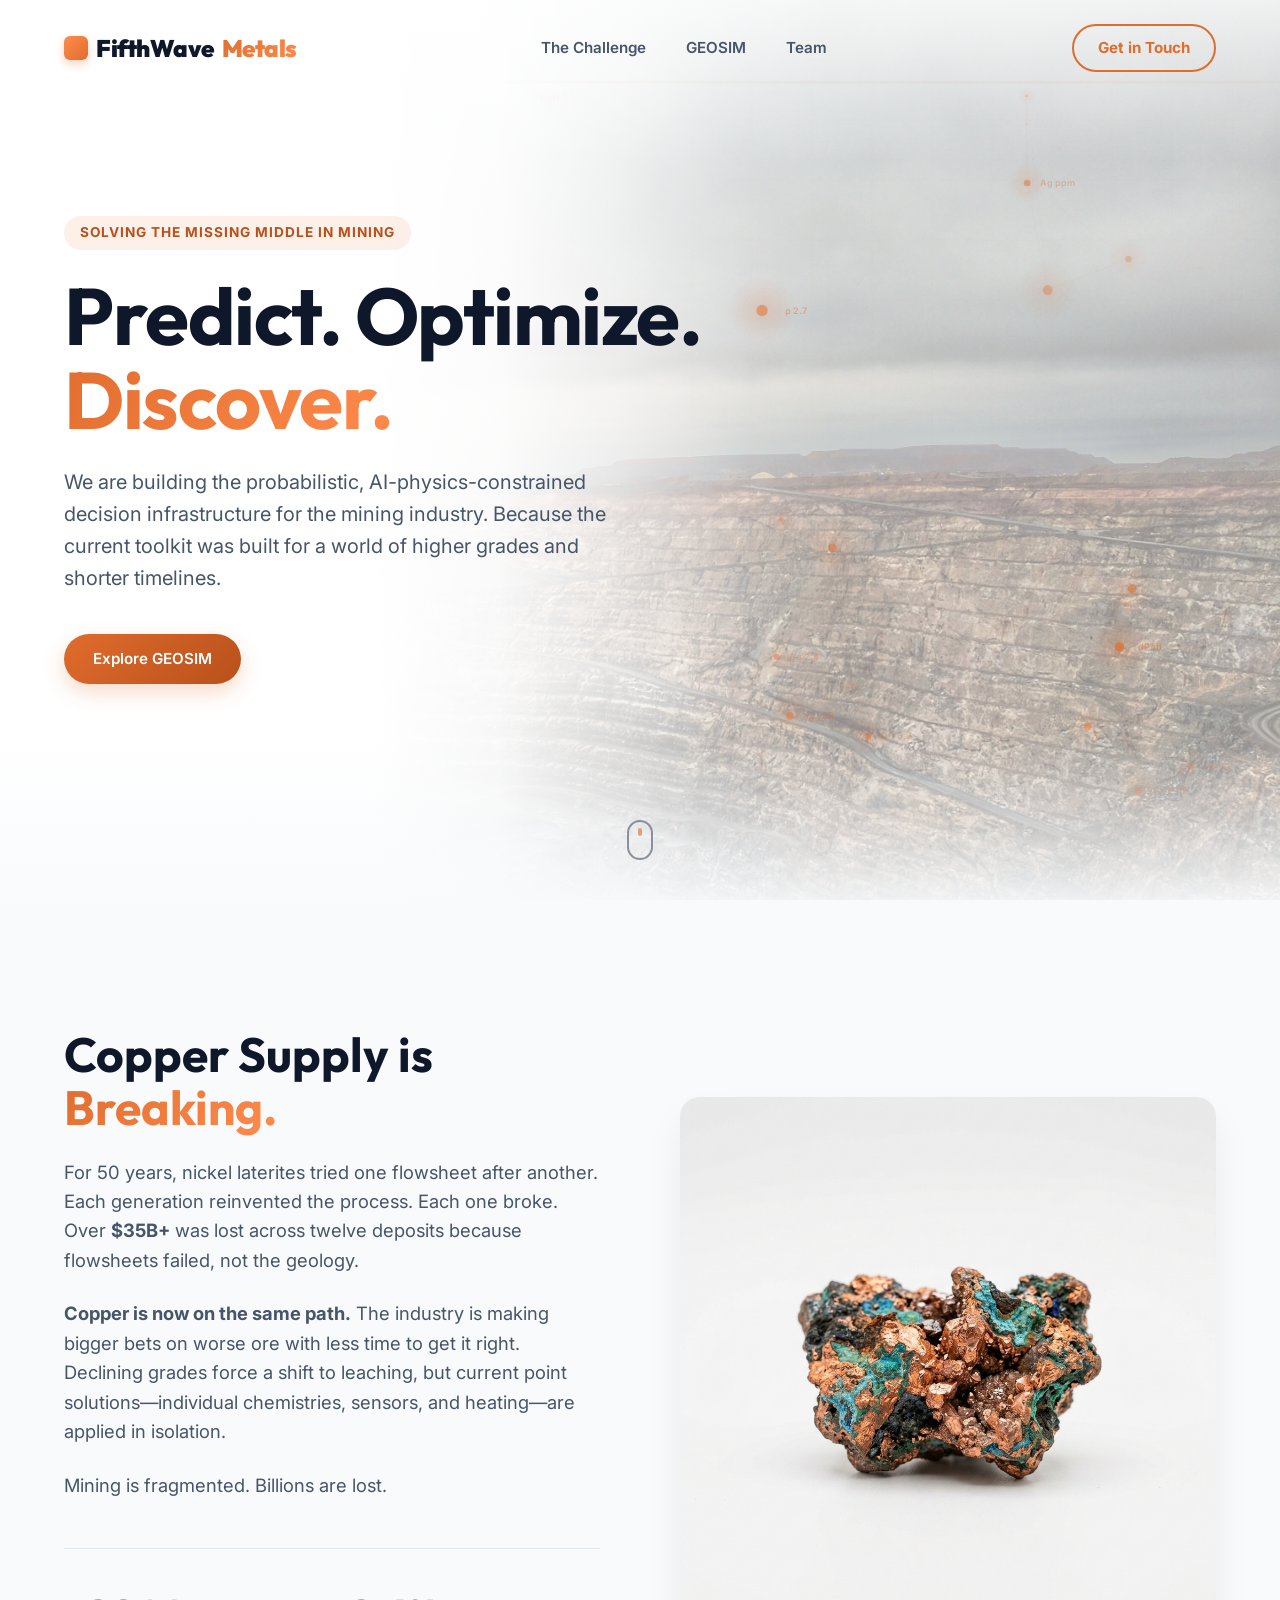
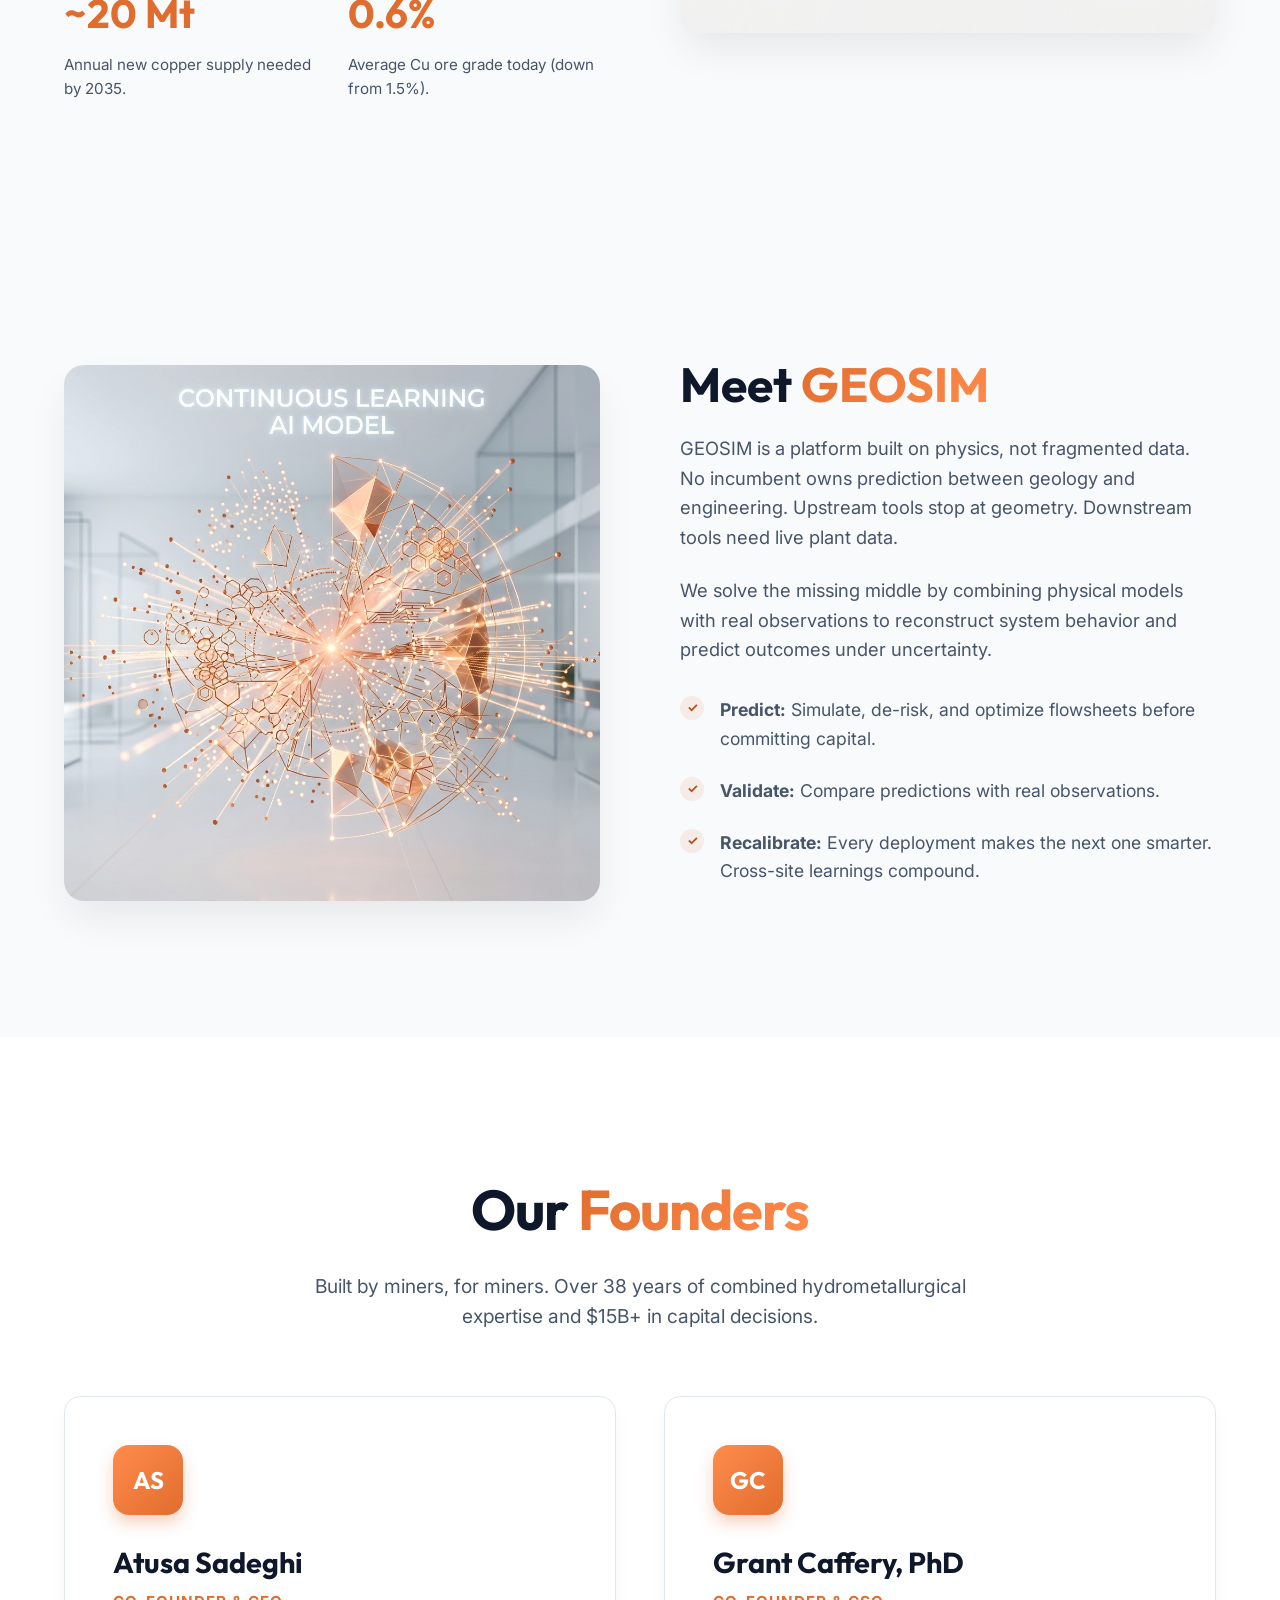
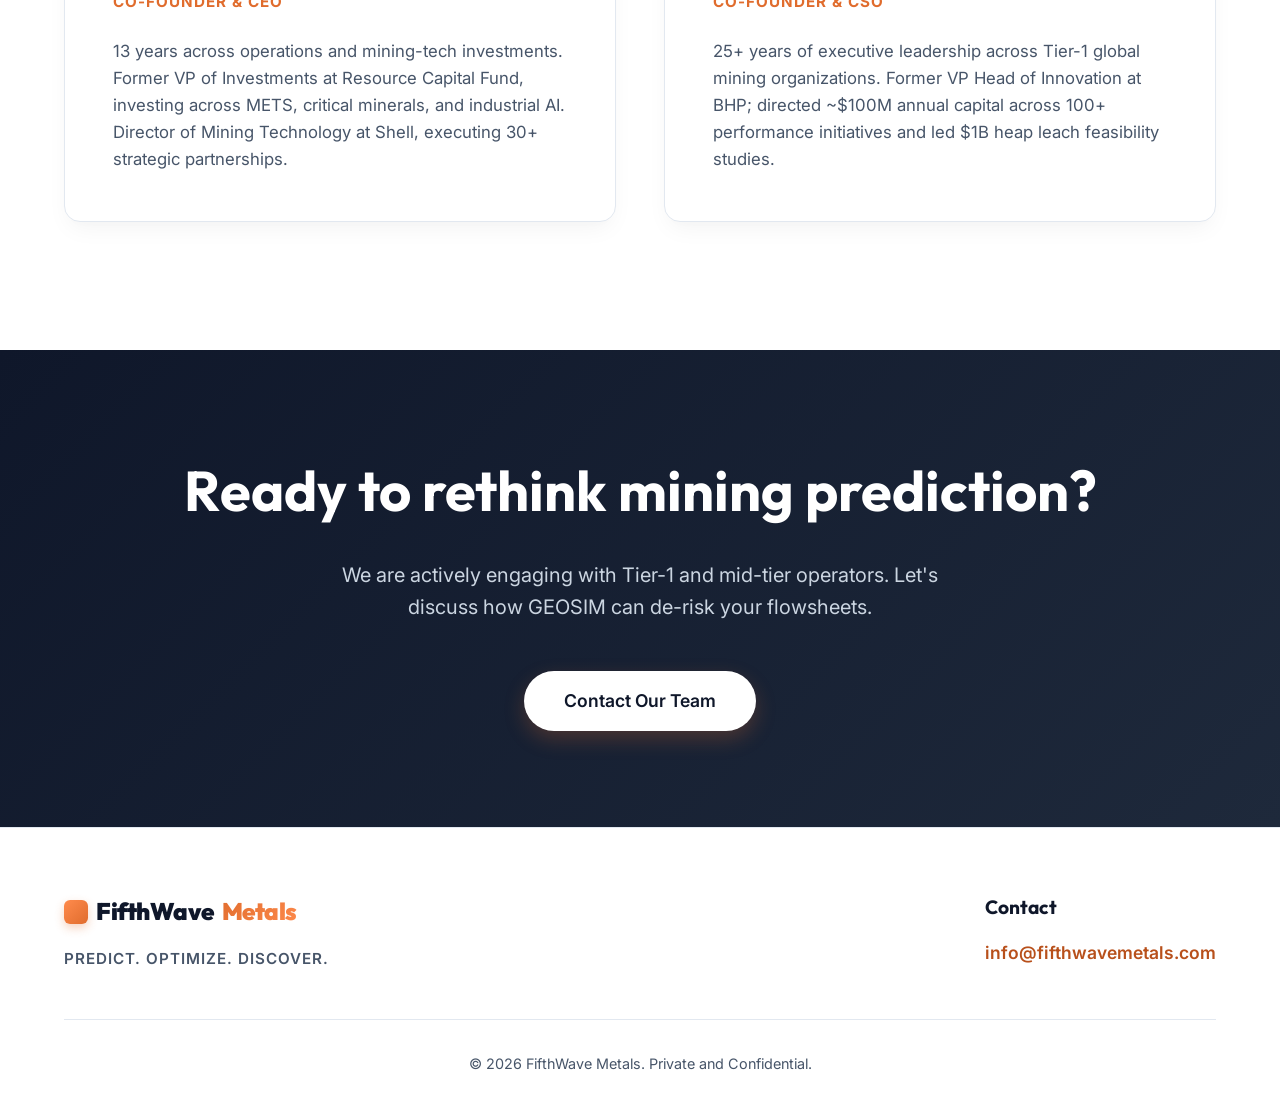
==== index.html @ f50d9fe9 "Initial commit of Fifthwave Metals website" ====
<!DOCTYPE html>
<html lang="en">
<head>
    <meta charset="UTF-8">
    <meta name="viewport" content="width=device-width, initial-scale=1.0">
    <title>FifthWave Metals | Predict. Optimize. Discover.</title>
    <meta name="description" content="FifthWave Metals provides a probabilistic, AI-physics-constrained, continuously learning infrastructure for the mining industry.">
    <link rel="preconnect" href="https://fonts.googleapis.com">
    <link rel="preconnect" href="https://fonts.gstatic.com" crossorigin>
    <link href="https://fonts.googleapis.com/css2?family=Inter:wght@300;400;500;600;800&family=Outfit:wght@300;400;700;900&display=swap" rel="stylesheet">
    <link rel="stylesheet" href="styles.css">
</head>
<body>
    <nav class="navbar">
        <div class="logo">
            <span class="logo-icon"></span>
            FifthWave <span class="highlight">Metals</span>
        </div>
        <ul class="nav-links">
            <li><a href="#problem">The Challenge</a></li>
            <li><a href="#solution">GEOSIM</a></li>
            <li><a href="#team">Team</a></li>
        </ul>
        <a href="#contact" class="cta-button nav-cta">Get in Touch</a>
    </nav>

    <header class="hero">
        <!-- Layer 1: Mine site photograph -->
        <div class="hero-photo"></div>
        <!-- Layer 2: Warm color tint to unify photo with palette -->
        <div class="hero-tint"></div>
        <!-- Layer 3: Animated tech/automation canvas overlay -->
        <canvas class="hero-canvas" id="heroCanvas"></canvas>
        <!-- Layer 4: Left fade for text readability -->
        <div class="hero-fade"></div>
        <!-- Content -->
        <div class="hero-content">
            <span class="hero-label fade-in-up">SOLVING THE MISSING MIDDLE IN MINING</span>
            <h1 class="fade-in-up delay-1">Predict. Optimize. <span class="highlight">Discover.</span></h1>
            <p class="fade-in-up delay-2">We are building the probabilistic, AI-physics-constrained decision infrastructure for the mining industry. Because the current toolkit was built for a world of higher grades and shorter timelines.</p>
            <div class="hero-actions fade-in-up delay-2">
                <a href="#solution" class="cta-button primary">Explore GEOSIM</a>
            </div>
        </div>
        <div class="scroll-indicator">
            <div class="mouse"></div>
        </div>
    </header>

    <section id="problem" class="section">
        <div class="container split-section">
            <div class="text-content fade-in-left">
                <h2>Copper Supply is <span class="highlight">Breaking.</span></h2>
                <p>For 50 years, nickel laterites tried one flowsheet after another. Each generation reinvented the process. Each one broke. Over <strong>$35B+</strong> was lost across twelve deposits because flowsheets failed, not the geology.</p>
                <p><strong>Copper is now on the same path.</strong> The industry is making bigger bets on worse ore with less time to get it right. Declining grades force a shift to leaching, but current point solutions—individual chemistries, sensors, and heating—are applied in isolation.</p>
                <p>Mining is fragmented. Billions are lost.</p>
                
                <div class="stats">
                    <div class="stat-item">
                        <h4>~20 Mt</h4>
                        <p>Annual new copper supply needed by 2035.</p>
                    </div>
                    <div class="stat-item">
                        <h4>0.6%</h4>
                        <p>Average Cu ore grade today (down from 1.5%).</p>
                    </div>
                </div>
            </div>
            <div class="image-content fade-in-right">
                <img src="assets/copper_mining.png" alt="High quality macro shot of copper ore extraction">
            </div>
        </div>
    </section>

    <section id="solution" class="section bg-white">
        <div class="container split-section">
            <div class="image-content fade-in-left">
                <img src="assets/solution_network.png" alt="3D abstract visualization of GEOSIM continuous learning AI model">
            </div>
            <div class="text-content fade-in-right">
                <h2>Meet <span class="highlight">GEOSIM</span></h2>
                <p>GEOSIM is a platform built on physics, not fragmented data. No incumbent owns prediction between geology and engineering. Upstream tools stop at geometry. Downstream tools need live plant data.</p>
                <p>We solve the missing middle by combining physical models with real observations to reconstruct system behavior and predict outcomes under uncertainty.</p>
                
                <ul class="feature-list">
                    <li><strong>Predict:</strong> Simulate, de-risk, and optimize flowsheets before committing capital.</li>
                    <li><strong>Validate:</strong> Compare predictions with real observations.</li>
                    <li><strong>Recalibrate:</strong> Every deployment makes the next one smarter. Cross-site learnings compound.</li>
                </ul>
            </div>
        </div>
    </section>

    <section id="team" class="section team-section">
        <div class="container">
            <div class="section-header fade-in">
                <h2>Our <span class="highlight">Founders</span></h2>
                <p>Built by miners, for miners. Over 38 years of combined hydrometallurgical expertise and $15B+ in capital decisions.</p>
            </div>

            <div class="team-grid">
                <div class="team-member glass fade-in-up">
                    <div class="member-avatar">AS</div>
                    <h3>Atusa Sadeghi</h3>
                    <div class="member-title">Co-founder & CEO</div>
                    <p>13 years across operations and mining-tech investments. Former VP of Investments at Resource Capital Fund, investing across METS, critical minerals, and industrial AI. Director of Mining Technology at Shell, executing 30+ strategic partnerships.</p>
                </div>
                <div class="team-member glass fade-in-up delay-1">
                    <div class="member-avatar">GC</div>
                    <h3>Grant Caffery, PhD</h3>
                    <div class="member-title">Co-founder & CSO</div>
                    <p>25+ years of executive leadership across Tier-1 global mining organizations. Former VP Head of Innovation at BHP; directed ~$100M annual capital across 100+ performance initiatives and led $1B heap leach feasibility studies.</p>
                </div>
            </div>
        </div>
    </section>

    <section id="contact" class="cta-section">
        <div class="container">
            <h2 class="fade-in-up">Ready to rethink mining prediction?</h2>
            <p class="fade-in-up delay-1">We are actively engaging with Tier-1 and mid-tier operators. Let's discuss how GEOSIM can de-risk your flowsheets.</p>
            <div class="fade-in-up delay-2">
                <a href="mailto:info@fifthwavemetals.com" class="cta-button primary" style="font-size: 1.1rem; padding: 1rem 2.5rem; background: white; color: var(--text-primary);">Contact Our Team</a>
            </div>
        </div>
    </section>

    <footer class="footer">
        <div class="container footer-content">
            <div class="footer-brand">
                <div class="logo">
                    <span class="logo-icon"></span>
                    FifthWave <span class="highlight">Metals</span>
                </div>
                <p>PREDICT. OPTIMIZE. DISCOVER.</p>
            </div>
            <div class="footer-contact">
                <h4>Contact</h4>
                <a href="mailto:info@fifthwavemetals.com">info@fifthwavemetals.com</a>
            </div>
        </div>
        <div class="footer-bottom">
            <p>&copy; 2026 FifthWave Metals. Private and Confidential.</p>
        </div>
    </footer>

    <script src="script.js"></script>
</body>
</html>
---- styles.css ----
:root {
    --bg-color: #F8FAFC;
    --card-bg: #FFFFFF;
    --text-primary: #0F172A;
    --text-secondary: #475569;
    --copper-primary: #E06C2D;
    --copper-light: #FF8B4D;
    --copper-dark: #B8501B;
    --border-color: #E2E8F0;
    --shadow-sm: 0 4px 6px -1px rgba(0, 0, 0, 0.05), 0 2px 4px -1px rgba(0, 0, 0, 0.03);
    --shadow-md: 0 10px 25px -5px rgba(0, 0, 0, 0.05), 0 8px 10px -6px rgba(0, 0, 0, 0.01);
    --shadow-lg: 0 20px 40px -5px rgba(0, 0, 0, 0.08);
}

* {
    margin: 0;
    padding: 0;
    box-sizing: border-box;
}

body {
    font-family: 'Inter', sans-serif;
    background-color: var(--bg-color);
    color: var(--text-primary);
    line-height: 1.6;
    overflow-x: hidden;
}

h1, h2, h3, h4 {
    font-family: 'Outfit', sans-serif;
    font-weight: 700;
    color: var(--text-primary);
}

.highlight {
    background: linear-gradient(135deg, var(--copper-primary), var(--copper-light));
    -webkit-background-clip: text;
    -webkit-text-fill-color: transparent;
}

.glass {
    background: var(--card-bg);
    border: 1px solid var(--border-color);
    border-radius: 16px;
    box-shadow: var(--shadow-md);
}

/* Navbar */
.navbar {
    position: fixed;
    top: 0;
    width: 100%;
    padding: 1.5rem 5%;
    display: flex;
    justify-content: space-between;
    align-items: center;
    z-index: 1000;
    transition: all 0.3s ease;
    background: transparent;
}

.navbar.scrolled {
    background: rgba(255, 255, 255, 0.95);
    backdrop-filter: blur(10px);
    -webkit-backdrop-filter: blur(10px);
    padding: 1rem 5%;
    box-shadow: var(--shadow-sm);
    border-bottom: 1px solid var(--border-color);
}

.logo {
    font-family: 'Outfit', sans-serif;
    font-size: 1.5rem;
    font-weight: 900;
    letter-spacing: -0.5px;
    display: flex;
    align-items: center;
    gap: 0.5rem;
    color: var(--text-primary);
}

.logo-icon {
    width: 24px;
    height: 24px;
    background: linear-gradient(135deg, var(--copper-light), var(--copper-primary));
    border-radius: 6px;
    display: inline-block;
    box-shadow: 0 4px 10px rgba(224, 108, 45, 0.3);
}

.nav-links {
    display: flex;
    list-style: none;
    gap: 2.5rem;
}

.nav-links a {
    color: var(--text-secondary);
    text-decoration: none;
    font-weight: 600;
    font-size: 0.95rem;
    transition: color 0.3s ease;
}

.nav-links a:hover {
    color: var(--copper-primary);
}

/* Buttons */
.cta-button {
    display: inline-block;
    padding: 0.8rem 1.8rem;
    border-radius: 30px;
    text-decoration: none;
    font-weight: 600;
    font-size: 0.95rem;
    transition: all 0.3s ease;
    cursor: pointer;
}

.cta-button.primary {
    background: linear-gradient(135deg, var(--copper-primary), var(--copper-dark));
    color: white;
    box-shadow: 0 8px 20px rgba(224, 108, 45, 0.25);
}

.cta-button.primary:hover {
    transform: translateY(-2px);
    box-shadow: 0 12px 25px rgba(224, 108, 45, 0.35);
}

.cta-button.secondary {
    background: white;
    color: var(--text-primary);
    border: 1px solid var(--border-color);
    box-shadow: var(--shadow-sm);
}

.cta-button.secondary:hover {
    border-color: var(--copper-primary);
    color: var(--copper-primary);
}

.nav-cta {
    border: 2px solid var(--copper-primary);
    color: var(--copper-primary);
    padding: 0.6rem 1.5rem;
    border-radius: 30px;
    font-weight: 700;
}

.nav-cta:hover {
    background: var(--copper-primary);
    color: white;
}

/* Hero Section */
.hero {
    position: relative;
    min-height: 100vh;
    display: flex;
    align-items: center;
    padding: 0 5%;
    overflow: hidden;
    background-color: white;
}

/* Hero: Layer 1 — Mine site photograph (full width, softened edges) */
.hero-photo {
    position: absolute;
    top: 0;
    left: 0;
    width: 100%;
    height: 100%;
    background-image: url('assets/mine_option_d.jpg');
    background-size: cover;
    background-position: center 40%;
    z-index: 0;
    opacity: 0.45;
}

/* Hero: Layer 2 — Warm copper tint to unify photo with palette */
.hero-tint {
    position: absolute;
    top: 0;
    left: 0;
    width: 100%;
    height: 100%;
    background: linear-gradient(
        160deg,
        rgba(255, 255, 255, 0.6) 0%,
        rgba(224, 108, 45, 0.08) 50%,
        rgba(184, 80, 27, 0.04) 100%
    );
    z-index: 1;
}

/* Hero: Layer 3 — Canvas animation overlay */
.hero-canvas {
    position: absolute;
    top: 0;
    left: 0;
    width: 100%;
    height: 100%;
    z-index: 2;
    pointer-events: none;
}

/* Hero: Layer 4 — Left fade for text readability (wide, seamless) */
.hero-fade {
    position: absolute;
    top: 0;
    left: 0;
    width: 65%;
    height: 100%;
    background: linear-gradient(
        to right,
        white 0%,
        white 45%,
        rgba(255, 255, 255, 0.92) 60%,
        rgba(255, 255, 255, 0.6) 75%,
        rgba(255, 255, 255, 0.15) 90%,
        transparent 100%
    );
    z-index: 3;
}

/* Hero: Top and bottom vignette for seamless edges */
.hero::before {
    content: '';
    position: absolute;
    top: 0;
    left: 0;
    width: 100%;
    height: 100%;
    background: linear-gradient(
        to bottom,
        rgba(255,255,255, 0.7) 0%,
        transparent 18%,
        transparent 82%,
        rgba(248,250,252, 0.9) 100%
    );
    z-index: 4;
    pointer-events: none;
}

.hero-content {
    max-width: 650px;
    z-index: 10;
    position: relative;
}

.hero-label {
    display: inline-block;
    padding: 0.4rem 1rem;
    background: rgba(224, 108, 45, 0.1);
    color: var(--copper-dark);
    border-radius: 20px;
    font-weight: 700;
    font-size: 0.85rem;
    margin-bottom: 1.5rem;
    letter-spacing: 1px;
}

.hero h1 {
    font-size: 5rem;
    line-height: 1.05;
    margin-bottom: 1.5rem;
    letter-spacing: -1.5px;
}

.hero p {
    font-size: 1.25rem;
    color: var(--text-secondary);
    margin-bottom: 2.5rem;
    max-width: 550px;
    font-weight: 400;
}

.hero-actions {
    display: flex;
    gap: 1rem;
}

/* Scroll indicator */
.scroll-indicator {
    position: absolute;
    bottom: 40px;
    left: 50%;
    transform: translateX(-50%);
    opacity: 0.6;
    animation: bounce 2s infinite;
    z-index: 10;
}

.mouse {
    width: 26px;
    height: 40px;
    border: 2px solid var(--text-secondary);
    border-radius: 13px;
    position: relative;
}

.mouse::before {
    content: '';
    position: absolute;
    top: 6px;
    left: 50%;
    transform: translateX(-50%);
    width: 4px;
    height: 8px;
    background: var(--copper-primary);
    border-radius: 2px;
    animation: scroll 1.5s infinite;
}

@keyframes scroll {
    0% { transform: translate(-50%, 0); opacity: 1; }
    100% { transform: translate(-50%, 15px); opacity: 0; }
}

@keyframes bounce {
    0%, 20%, 50%, 80%, 100% { transform: translateY(0) translateX(-50%); }
    40% { transform: translateY(-10px) translateX(-50%); }
    60% { transform: translateY(-5px) translateX(-50%); }
}

/* General Sections */
.section {
    padding: 8rem 5%;
}

.container {
    max-width: 1200px;
    margin: 0 auto;
}

.section-header {
    text-align: center;
    margin-bottom: 4rem;
}

.section-header h2 {
    font-size: 3.5rem;
    margin-bottom: 1rem;
    letter-spacing: -1px;
}

.section-header p {
    color: var(--text-secondary);
    font-size: 1.2rem;
    max-width: 700px;
    margin: 0 auto;
}

/* Split Section Layout */
.split-section {
    display: grid;
    grid-template-columns: 1fr 1fr;
    gap: 5rem;
    align-items: center;
}

.text-content h2 {
    font-size: 3rem;
    line-height: 1.1;
    margin-bottom: 1.5rem;
}

.text-content p {
    font-size: 1.15rem;
    color: var(--text-secondary);
    margin-bottom: 1.5rem;
}

.text-content .stats {
    display: grid;
    grid-template-columns: 1fr 1fr;
    gap: 2rem;
    margin-top: 3rem;
    border-top: 1px solid var(--border-color);
    padding-top: 2rem;
}

.stat-item h4 {
    font-size: 2.5rem;
    color: var(--copper-primary);
    margin-bottom: 0.5rem;
}

.stat-item p {
    font-size: 0.95rem;
    margin-bottom: 0;
}

.image-content {
    position: relative;
    border-radius: 20px;
    overflow: hidden;
    box-shadow: var(--shadow-lg);
}

.image-content img {
    width: 100%;
    height: auto;
    display: block;
    border-radius: 20px;
    transform: scale(1.02);
    transition: transform 0.5s ease;
}

.image-content:hover img {
    transform: scale(1.05);
}

/* Feature List */
.feature-list {
    list-style: none;
    margin-top: 2rem;
}

.feature-list li {
    margin-bottom: 1.5rem;
    padding-left: 2.5rem;
    position: relative;
    font-size: 1.1rem;
    color: var(--text-secondary);
}

.feature-list li::before {
    content: '✓';
    position: absolute;
    left: 0;
    top: 0;
    width: 24px;
    height: 24px;
    background: rgba(224, 108, 45, 0.1);
    color: var(--copper-dark);
    border-radius: 50%;
    display: flex;
    align-items: center;
    justify-content: center;
    font-size: 0.8rem;
    font-weight: bold;
}

/* Team Section */
.team-section {
    background-color: white;
}

.team-grid {
    display: grid;
    grid-template-columns: repeat(auto-fit, minmax(350px, 1fr));
    gap: 3rem;
    justify-content: center;
}

.team-member {
    padding: 3rem;
    text-align: left;
    transition: transform 0.3s ease, box-shadow 0.3s ease;
}

.team-member:hover {
    transform: translateY(-10px);
    box-shadow: var(--shadow-lg);
}

.member-avatar {
    width: 70px;
    height: 70px;
    border-radius: 16px;
    background: linear-gradient(135deg, var(--copper-light), var(--copper-primary));
    color: white;
    display: flex;
    align-items: center;
    justify-content: center;
    font-family: 'Outfit', sans-serif;
    font-weight: 700;
    font-size: 1.5rem;
    margin-bottom: 1.5rem;
    box-shadow: 0 8px 15px rgba(224, 108, 45, 0.3);
}

.team-member h3 {
    font-size: 1.8rem;
    margin-bottom: 0.3rem;
}

.member-title {
    color: var(--copper-primary);
    font-size: 0.95rem;
    font-weight: 700;
    margin-bottom: 1.5rem;
    text-transform: uppercase;
    letter-spacing: 1px;
}

.team-member p {
    color: var(--text-secondary);
    font-size: 1.05rem;
}

/* CTA Section */
.cta-section {
    background: linear-gradient(135deg, var(--text-primary), #1e293b);
    color: white;
    text-align: center;
    padding: 6rem 5%;
    position: relative;
    overflow: hidden;
}

.cta-section h2 {
    color: white;
    font-size: 3.5rem;
    margin-bottom: 1.5rem;
}

.cta-section p {
    font-size: 1.25rem;
    color: #cbd5e1;
    max-width: 600px;
    margin: 0 auto 3rem;
}

/* Footer */
.footer {
    padding: 4rem 5% 2rem;
    background-color: white;
    border-top: 1px solid var(--border-color);
}

.footer-content {
    display: flex;
    justify-content: space-between;
    flex-wrap: wrap;
    gap: 2rem;
    margin-bottom: 3rem;
}

.footer-brand p {
    color: var(--text-secondary);
    margin-top: 1rem;
    font-size: 0.95rem;
    font-weight: 600;
    letter-spacing: 1px;
}

.footer-contact h4 {
    font-size: 1.2rem;
    margin-bottom: 1rem;
}

.footer-contact a {
    color: var(--copper-dark);
    text-decoration: none;
    font-weight: 600;
    font-size: 1.1rem;
    transition: color 0.3s ease;
}

.footer-contact a:hover {
    color: var(--copper-primary);
}

.footer-bottom {
    text-align: center;
    padding-top: 2rem;
    border-top: 1px solid var(--border-color);
    color: var(--text-secondary);
    font-size: 0.9rem;
}

/* Animations */
.fade-in { opacity: 0; transform: translateY(30px); transition: opacity 0.8s ease, transform 0.8s ease; }
.fade-in.visible { opacity: 1; transform: translateY(0); }

.fade-in-up { opacity: 0; transform: translateY(50px); transition: opacity 0.8s cubic-bezier(0.2, 0.8, 0.2, 1); }
.fade-in-up.visible { opacity: 1; transform: translateY(0); }

.fade-in-left { opacity: 0; transform: translateX(-50px); transition: opacity 0.8s cubic-bezier(0.2, 0.8, 0.2, 1); }
.fade-in-left.visible { opacity: 1; transform: translateX(0); }

.fade-in-right { opacity: 0; transform: translateX(50px); transition: opacity 0.8s cubic-bezier(0.2, 0.8, 0.2, 1); }
.fade-in-right.visible { opacity: 1; transform: translateX(0); }

.delay-1 { transition-delay: 0.2s; }
.delay-2 { transition-delay: 0.4s; }

/* Responsive */
@media (max-width: 968px) {
    .split-section { grid-template-columns: 1fr; gap: 3rem; }
    .image-content { order: -1; }
    .hero-photo, .hero-tint, .hero-mesh { width: 100%; }
    .hero-fade { width: 100%; background: linear-gradient(to bottom, white 20%, rgba(255,255,255,0.85) 50%, rgba(255,255,255,0.4) 80%, transparent 100%); }
    .hero h1 { font-size: 4rem; }
}

@media (max-width: 768px) {
    .nav-links { display: none; }
    .hero h1 { font-size: 3rem; }
    .section-header h2 { font-size: 2.5rem; }
    .text-content h2 { font-size: 2.2rem; }
    .text-content .stats { grid-template-columns: 1fr; }
}
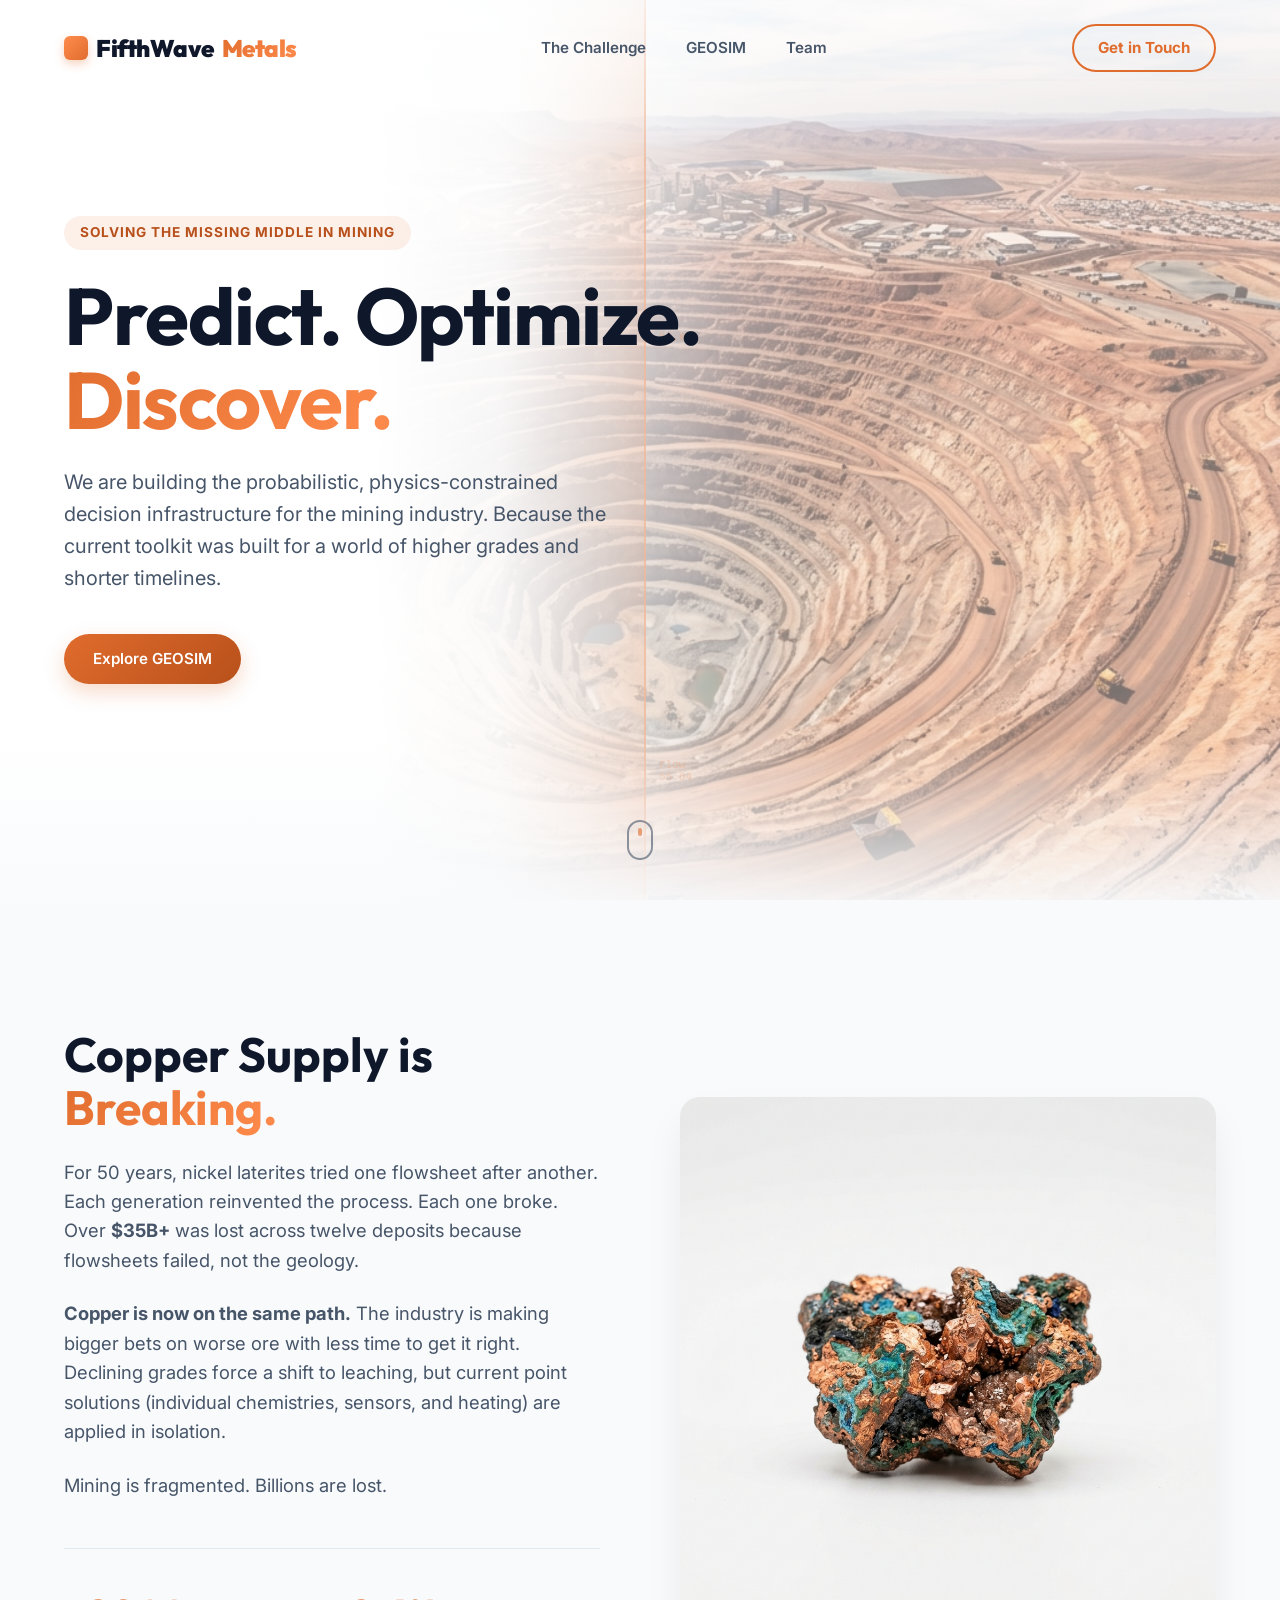
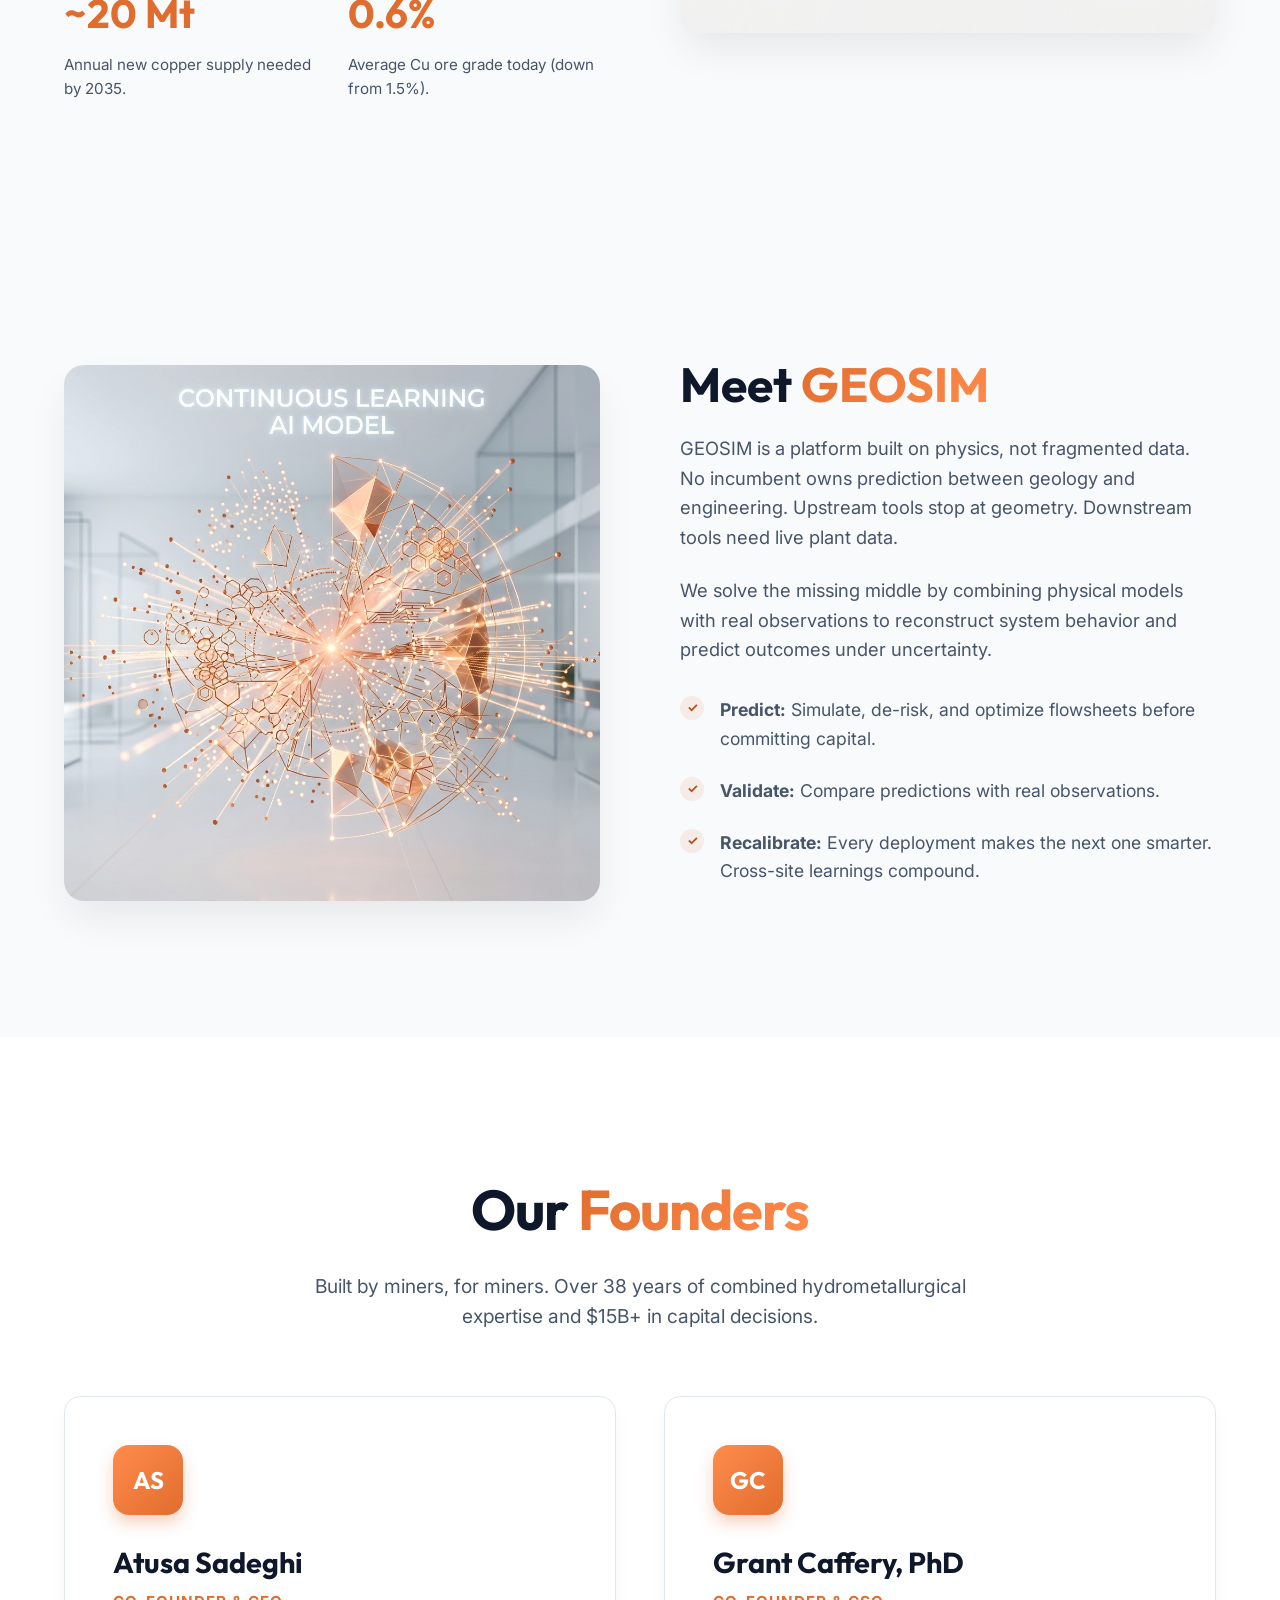
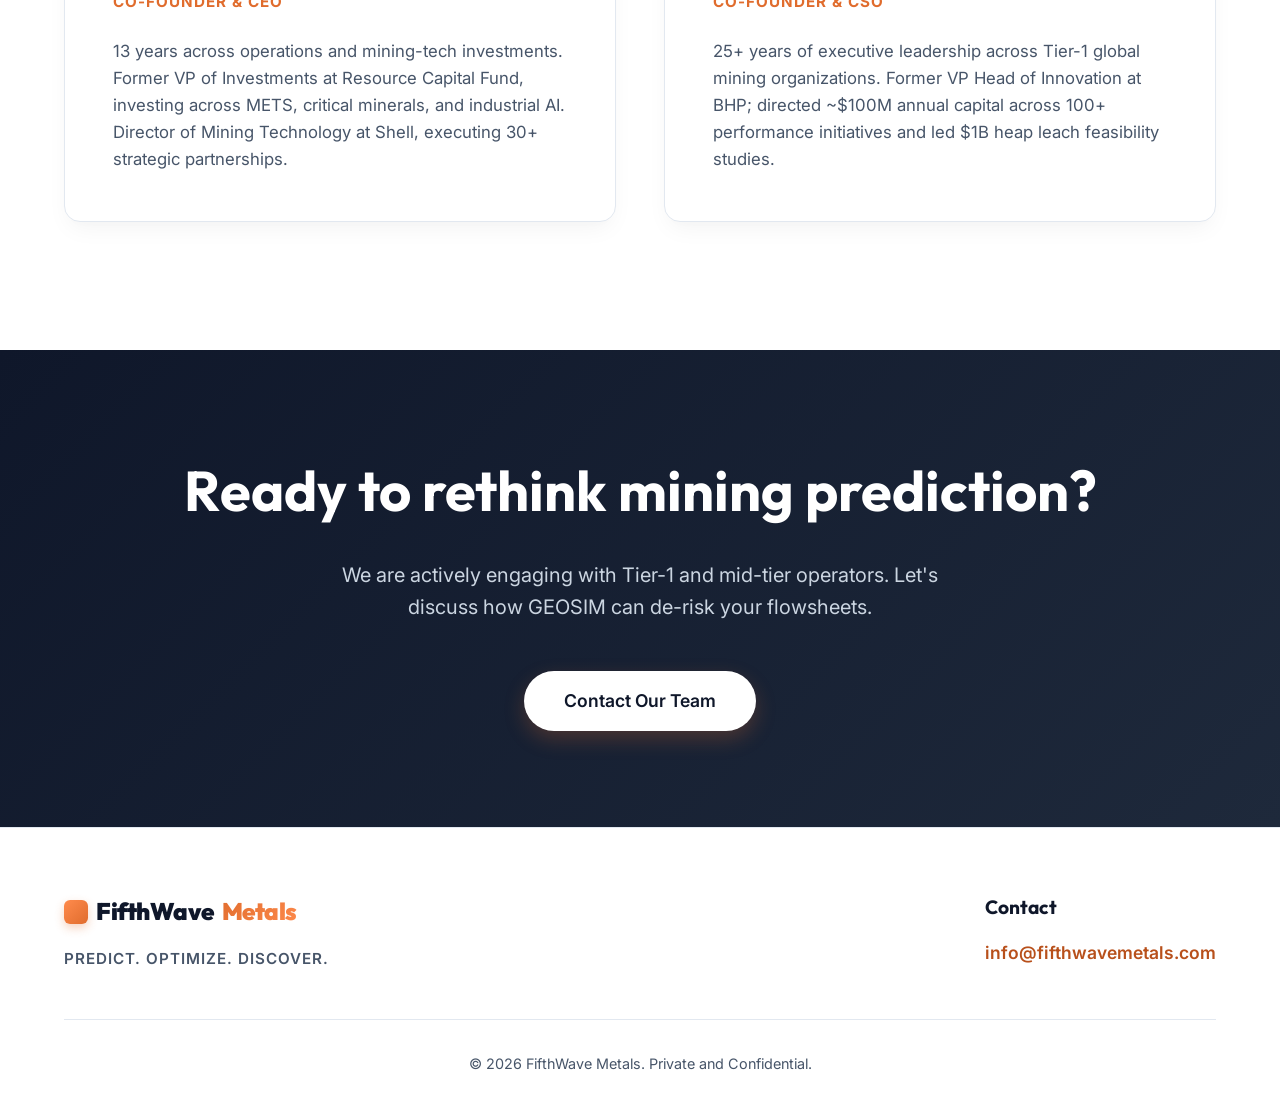
==== commit 90620a86: "Removed em dashes" ====
--- a/index.html
+++ b/index.html
@@ -37,7 +37,7 @@
         <div class="hero-content">
             <span class="hero-label fade-in-up">SOLVING THE MISSING MIDDLE IN MINING</span>
             <h1 class="fade-in-up delay-1">Predict. Optimize. <span class="highlight">Discover.</span></h1>
-            <p class="fade-in-up delay-2">We are building the probabilistic, AI-physics-constrained decision infrastructure for the mining industry. Because the current toolkit was built for a world of higher grades and shorter timelines.</p>
+            <p class="fade-in-up delay-2">We are building the probabilistic, physics-constrained decision infrastructure for the mining industry. Because the current toolkit was built for a world of higher grades and shorter timelines.</p>
             <div class="hero-actions fade-in-up delay-2">
                 <a href="#solution" class="cta-button primary">Explore GEOSIM</a>
             </div>
@@ -52,7 +52,7 @@
             <div class="text-content fade-in-left">
                 <h2>Copper Supply is <span class="highlight">Breaking.</span></h2>
                 <p>For 50 years, nickel laterites tried one flowsheet after another. Each generation reinvented the process. Each one broke. Over <strong>$35B+</strong> was lost across twelve deposits because flowsheets failed, not the geology.</p>
-                <p><strong>Copper is now on the same path.</strong> The industry is making bigger bets on worse ore with less time to get it right. Declining grades force a shift to leaching, but current point solutions—individual chemistries, sensors, and heating—are applied in isolation.</p>
+                <p><strong>Copper is now on the same path.</strong> The industry is making bigger bets on worse ore with less time to get it right. Declining grades force a shift to leaching, but current point solutions (individual chemistries, sensors, and heating) are applied in isolation.</p>
                 <p>Mining is fragmented. Billions are lost.</p>
                 
                 <div class="stats">
--- a/styles.css
+++ b/styles.css
@@ -172,11 +172,11 @@
     left: 0;
     width: 100%;
     height: 100%;
-    background-image: url('assets/mine_option_d.jpg');
+    background-image: url('assets/mine_option_a.png');
     background-size: cover;
-    background-position: center 40%;
+    background-position: center center;
     z-index: 0;
-    opacity: 0.45;
+    opacity: 0.55;
 }
 
 /* Hero: Layer 2 — Warm copper tint to unify photo with palette */
@@ -593,15 +593,58 @@
 @media (max-width: 968px) {
     .split-section { grid-template-columns: 1fr; gap: 3rem; }
     .image-content { order: -1; }
-    .hero-photo, .hero-tint, .hero-mesh { width: 100%; }
-    .hero-fade { width: 100%; background: linear-gradient(to bottom, white 20%, rgba(255,255,255,0.85) 50%, rgba(255,255,255,0.4) 80%, transparent 100%); }
-    .hero h1 { font-size: 4rem; }
+    
+    /* Adapt layered hero for tablet/mobile */
+    .hero-photo, .hero-tint, .hero-canvas { 
+        width: 100%; 
+        background-position: center center;
+    }
+    
+    /* Top-to-bottom fade so text is readable at the top, image shows at bottom */
+    .hero-fade { 
+        width: 100%; 
+        background: linear-gradient(
+            to bottom, 
+            white 0%, 
+            white 35%, 
+            rgba(255,255,255,0.9) 50%, 
+            rgba(255,255,255,0.3) 75%, 
+            transparent 100%
+        ); 
+    }
+    
+    .hero-content {
+        margin-top: -10vh; /* Push text up slightly on tablet */
+    }
+    
+    .hero h1 { font-size: 3.8rem; }
 }
 
 @media (max-width: 768px) {
     .nav-links { display: none; }
-    .hero h1 { font-size: 3rem; }
+    .navbar { padding: 1rem 5%; }
+    
+    .hero {
+        align-items: flex-start;
+        padding-top: 15vh;
+    }
+    
+    .hero-content {
+        margin-top: 0;
+    }
+    
+    .hero h1 { font-size: 3rem; letter-spacing: -1px; }
+    .hero p { font-size: 1.1rem; }
+    
+    .section { padding: 5rem 5%; }
     .section-header h2 { font-size: 2.5rem; }
     .text-content h2 { font-size: 2.2rem; }
-    .text-content .stats { grid-template-columns: 1fr; }
-}
+    .text-content .stats { grid-template-columns: 1fr; gap: 1.5rem; margin-top: 2rem; }
+    .stat-item h4 { font-size: 2.2rem; }
+    
+    .team-grid { grid-template-columns: 1fr; gap: 2rem; }
+    .team-member { padding: 2rem; }
+    
+    .cta-section h2 { font-size: 2.5rem; }
+    .footer-content { flex-direction: column; text-align: center; }
+}
